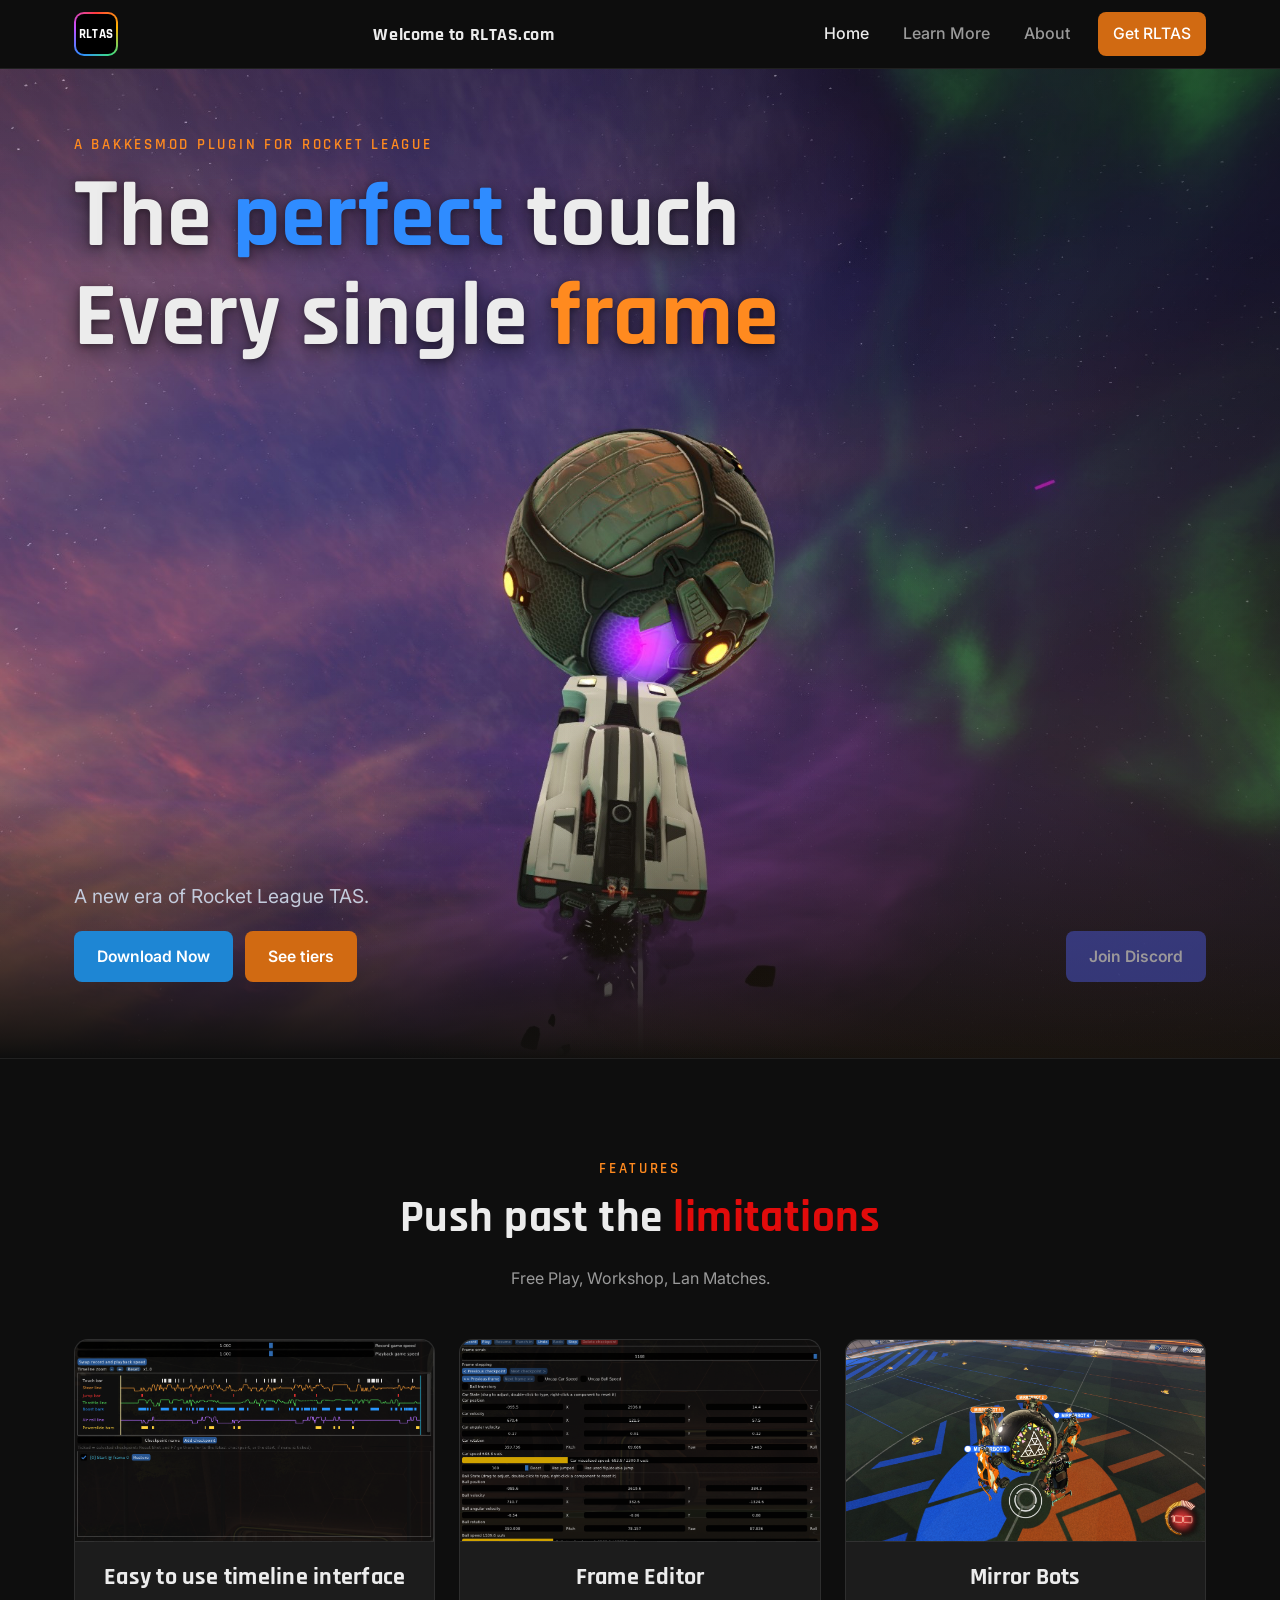
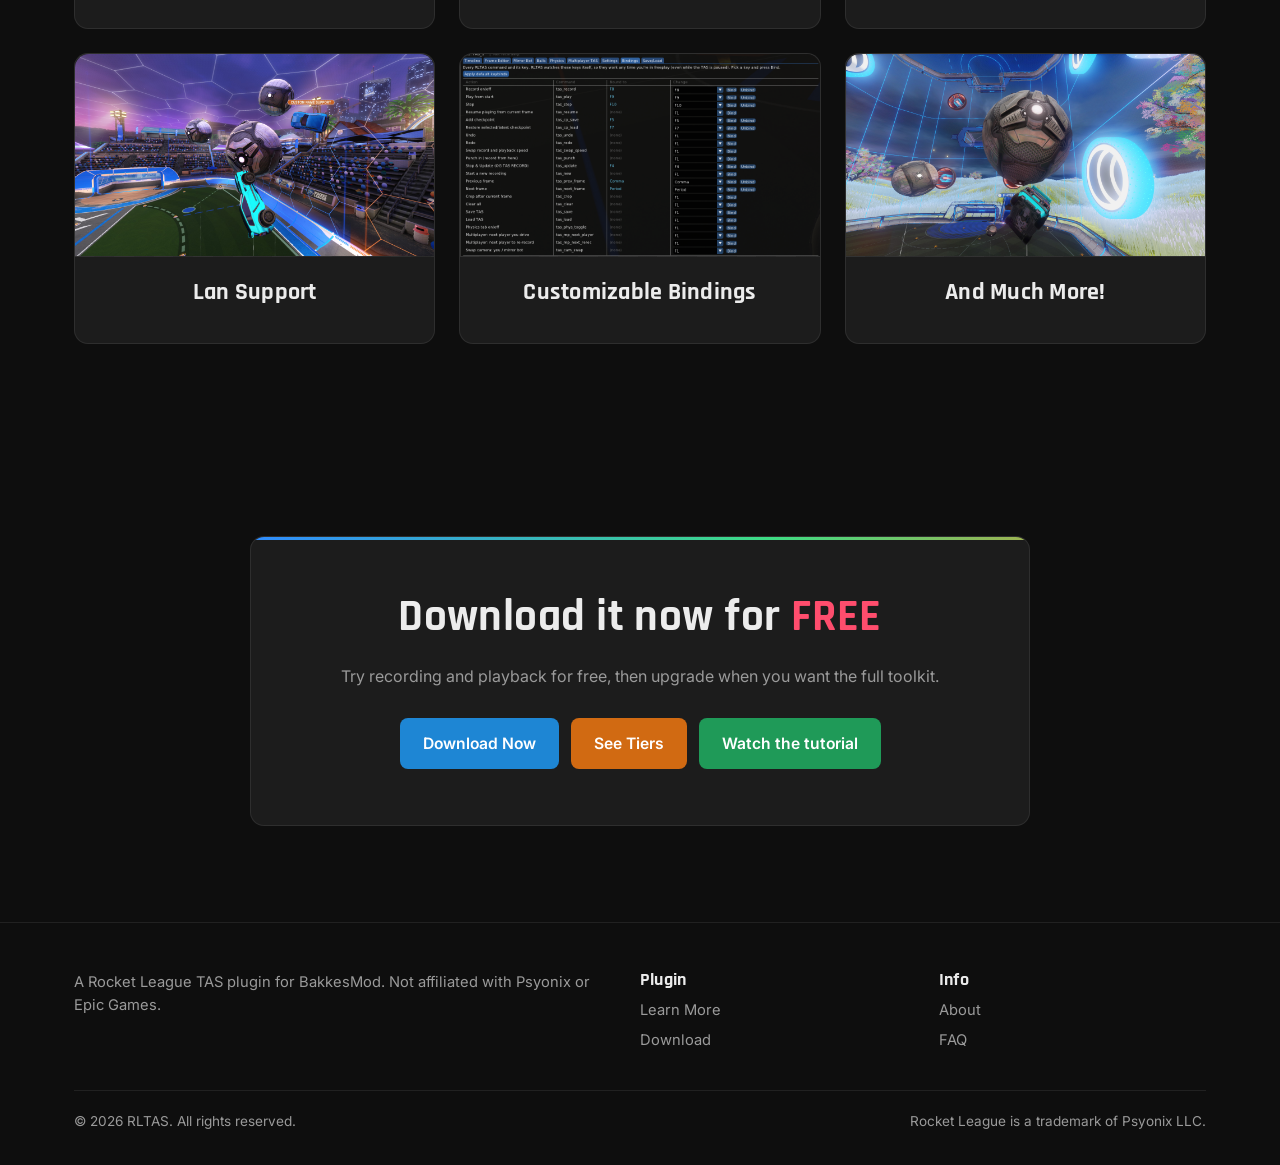
==== index.html @ 00b8a8dc "1.0.8 Favicon updated" ====
<!DOCTYPE html>
<html lang="en">
    <head>
        <meta charset="UTF-8"/>
        <meta name="viewport" content="width=device-width, initial-scale=1.0"/>
        <title>RLTAS | Rocket League TAS Plugin for BakkesMod</title>
        <meta name="description" content="Frame-exact input recording, checkpoints, a mirror bot and multi-ball for Rocket League freeplay and custom training."/>
        <link rel="icon" href="/favicon.ico" sizes="48x48"/>
        <link rel="icon" href="/favicon.png" type="image/png" sizes="512x512"/>
        <link rel="apple-touch-icon" href="/apple-touch-icon.png"/>
        <link rel="preconnect" href="https://fonts.googleapis.com"/>
        <link rel="preconnect" href="https://fonts.gstatic.com" crossorigin/>
        <link href="https://fonts.googleapis.com/css2?family=Inter:wght@400;500;600;700&family=Rajdhani:wght@600;700&display=swap" rel="stylesheet"/>
        <link rel="stylesheet" href="css/style.css?v=news26"/>
    </head>
    <body>
        <header class="site-header">
            <div class="container">
                <a class="brand" href="./" aria-label="RLTAS"><span class="brand-mark"><span class="brand-mark-fill">RLTAS</span></span></a>
                <div class="news-bar" aria-live="polite">
                    <div class="news-bar-track">
                        <p class="news-bar-item">Welcome to RLTAS.com</p>
                        <p class="news-bar-item">The beta version is out now!</p>
                        <p class="news-bar-item">Check the discord for updates and bug fixes!</p>
                        <p class="news-bar-item">Welcome to RLTAS.com</p>
                    </div>
                </div>
                <button class="nav-toggle" aria-label="Open menu" aria-expanded="false">☰</button>
                <nav class="nav">
                    <a href="./" aria-current="page">Home</a>
                    <a href="how-to-use/">Learn More</a>
                    <a href="about/">About</a>
                    <a class="btn btn--orange" href="download/">Get RLTAS</a>
                </nav>
            </div>
        </header>
        <main>
            <section class="hero">
                <div class="hero-bg" aria-hidden="true">
                    <div class="hero-slides" data-hero-layer="back">
                        <div class="hero-slide is-active" style="background-image: url('assets/images/MainPageHero.jpg')"></div>
                        <div class="hero-slide" style="background-image: url('assets/images/MainPageHero2.jpg')"></div>
                        <div class="hero-slide" style="background-image: url('assets/images/MainPageHero3.jpg')"></div>
                    </div>
                    <div class="hero-vignette"></div>
                </div>
                <div class="container" style="height: 989px; top: -18px;">
                    <span class="eyebrow">A BakkesMod plugin for Rocket League</span>
                    <h1><span class="hero-initial">T</span>he <span class="accent-blue">perfect</span> touch<br>Every single <span class="accent-orange">frame</span></h1>
                    <p class="lead" style="padding-top: 0px; margin-top: 514px;">
          A new era of Rocket League TAS. </p>
                    <div class="hero-actions" style="top: 90px; margin-top: 11px;">
                        <div class="hero-actions-main">
                            <a class="btn btn--light-blue" href="download/">Download Now</a>
                            <a class="btn btn--orange" href="how-to-use/#tiers">See tiers</a>
                        </div>
                        <span class="btn btn--discord is-disabled" aria-disabled="true">Join Discord</span>
                    </div>
                </div>
                <div class="hero-fg" aria-hidden="true">
                    <div class="hero-slides" data-hero-layer="front">
                        <div class="hero-slide is-active" style="background-image: url('assets/images/MainPageHero_TheBall.png')"></div>
                        <div class="hero-slide" style="background-image: url('assets/images/MainPageHero2_TheBall.png')"></div>
                        <div class="hero-slide" style="background-image: url('assets/images/MainPageHero3_TheBall.png')"></div>
                    </div>
                </div>
            </section>
            <section class="section">
                <div class="container">
                    <div class="section-head center reveal">
                        <span class="eyebrow">Features</span>
                        <h2>Push past the <span style="color: #e10b0b;">limitations</span></h2>
                        <p class="muted">Free Play, Workshop, Lan Matches.</p>
                    </div>
                    <div class="grid grid-3">
                        <article class="card feature-card reveal">
                            <div class="media">
                                <img src="assets/images/time_line.png" alt="Easy to use timeline interface" loading="lazy"/>
                            </div>
                            <h3 style="text-align: center;">Easy to use timeline interface</h3>
                        </article>
                        <article class="card feature-card reveal">
                            <div class="media">
                                <img src="assets/images/frame_editor.png" alt="Frame editor" loading="lazy"/>
                            </div>
                            <h3 style="text-align: center;">Frame Editor</h3>
                        </article>
                        <article class="card feature-card reveal">
                            <div class="media">
                                <img src="assets/images/Mirror_bot.jpg" alt="Mirror bots" loading="lazy"/>
                            </div>
                            <h3 style="text-align: center;">Mirror Bots</h3>
                        </article>
                        <article class="card feature-card reveal">
                            <div class="media">
                                <img src="assets/images/lan_support.jpg" alt="LAN support" loading="lazy"/>
                            </div>
                            <h3 style="text-align: center;">Lan Support</h3>
                        </article>
                        <article class="card feature-card reveal">
                            <div class="media">
                                <img src="assets/images/Bindings.png" alt="Customizable bindings" loading="lazy"/>
                            </div>
                            <h3 style="text-align: center;">Customizable Bindings</h3>
                        </article>
                        <article class="card feature-card reveal">
                            <div class="media">
                                <img src="assets/images/feature_more.jpg" alt="And much more" loading="lazy"/>
                            </div>
                            <h3 style="text-align: center;">And Much More!</h3>
                        </article>
                    </div>
                </div>
            </section>
            <section class="section">
                <div class="container">
                    <div class="cta-band reveal">
                        <h2>Download it now for <span class="rainbow-hue">FREE</span></h2>
                        <p class="muted">Try recording and playback for free, then upgrade when you want the full toolkit.</p>
                        <div class="hero-actions">
                            <a class="btn btn--light-blue" href="download/">Download Now</a>
                            <a class="btn btn--orange" href="how-to-use/#tiers">See Tiers</a>
                            <a class="btn btn--green" href="how-to-use/">Watch the tutorial</a>
                        </div>
                    </div>
                </div>
            </section>
        </main>
        <footer class="site-footer">
            <div class="container">
                <div class="footer-grid">
                    <div>
                        <p>A Rocket League TAS plugin for BakkesMod. Not affiliated with Psyonix or Epic Games.</p>
                    </div>
                    <div>
                        <h4>Plugin</h4>
                        <ul>
                            <li>
                                <a href="how-to-use/">Learn More</a>
                            </li>
                            <li>
                                <a href="download/">Download</a>
                            </li>
                        </ul>
                    </div>
                    <div>
                        <h4>Info</h4>
                        <ul>
                            <li>
                                <a href="about/">About</a>
                            </li>
                            <li>
                                <a href="how-to-use/#faq">FAQ</a>
                            </li>
                        </ul>
                    </div>
                </div>
                <div class="footer-bottom">
                    <span>© <span data-year></span> RLTAS. All rights reserved.</span>
                    <span>Rocket League is a trademark of Psyonix LLC.</span>
                </div>
            </div>
        </footer>
        <script src="js/main.js?v=news25"></script>
    </body>
</html>
---- css/style.css ----
:root {
    --bg: #0e0e0e;
    --bg-2: #151515;
    --surface: #1c1c1c;
    --surface-2: #242424;
    --border: rgba(255, 255, 255, 0.08);
    --text: #ececec;
    --muted: #9a9a9a;
    --blue: #2f8cff;
    --blue-soft: rgba(47, 140, 255, 0.15);
    --orange: #ff8a1f;
    --orange-soft: rgba(255, 138, 31, 0.15);
    --green: #3ddc84;
    --radius: 14px;
    --radius-sm: 8px;
    --max: 1180px;
    --font-body: "Inter", system-ui, -apple-system, "Segoe UI", Roboto, sans-serif;
    --font-head: "Rajdhani", "Inter", system-ui, sans-serif;
}

*,
*::before,
*::after {
    box-sizing: border-box;
}

html {
    scroll-behavior: smooth;
}

body {
    margin: 0;
    background: var(--bg);
    color: var(--text);
    font-family: var(--font-body);
    font-size: 16px;
    line-height: 1.6;
    -webkit-font-smoothing: antialiased;
}

img,
video {
    max-width: 100%;
    display: block;
}

a {
    color: var(--blue);
    text-decoration: none;
}

a:hover {
    text-decoration: underline;
}

h1,
h2,
h3,
h4 {
    font-family: var(--font-head);
    font-weight: 700;
    line-height: 1.1;
    margin: 0 0 0.5em;
    letter-spacing: 0.01em;
}

h1 {
    font-size: clamp(2.6rem, 6vw, 4.6rem);
}

.hero h1 {
    font-size: clamp(2.6rem, 7vw, 5.85rem);
    text-shadow: 0 6px 22px rgba(0, 0, 0, 0.55), 0 2px 6px rgba(0, 0, 0, 0.35);
}

.hero-initial {
    font-size: 1.10em;
    line-height: 0.85;
}

h2 {
    font-size: clamp(2rem, 4vw, 2.8rem);
}

h3 {
    font-size: 1.5rem;
}

p {
    margin: 0 0 1em;
}

code,
kbd {
    font-family: Consolas, "Cascadia Mono", monospace;
    font-size: 0.9em;
    background: var(--surface-2);
    border: 1px solid var(--border);
    border-radius: 5px;
    padding: 0.1em 0.4em;
}

.container {
    width: 100%;
    max-width: var(--max);
    margin: 0 auto;
    padding: 0 24px;
}

.accent-blue {
    color: var(--blue);
}

.accent-orange {
    color: var(--orange);
}

.muted {
    color: var(--muted);
}

.eyebrow {
    display: inline-block;
    font-family: var(--font-head);
    font-weight: 600;
    font-size: 0.95rem;
    letter-spacing: 0.18em;
    text-transform: uppercase;
    color: var(--orange);
    margin-bottom: 0.8rem;
}

h2.eyebrow {
    font-size: 0.95rem;
    font-weight: 600;
    line-height: 1.2;
    margin: 0 0 0.8rem;
}

/* ---------- Header ---------- */
.site-header {
    position: sticky;
    top: 0;
    z-index: 50;
    background: rgba(14, 14, 14, 0.8);
    backdrop-filter: blur(12px);
    border-bottom: 1px solid var(--border);
}

.site-header .container {
    position: relative;
    display: grid;
    grid-template-columns: auto minmax(0, 1fr) auto;
    align-items: center;
    column-gap: 16px;
    height: 68px;
}

.news-bar {
    --news-slot: 3rem;
    min-width: 0;
    height: var(--news-slot);
    overflow: hidden;
    text-align: center;
}

.news-bar-track {
    display: flex;
    flex-direction: column;
    animation: news-up 25s ease-in-out infinite;
}

@keyframes news-up {
    0%,
    20% {
        transform: translateY(0);
    }

    26%,
    46% {
        transform: translateY(calc(var(--news-slot) * -1));
    }

    52%,
    72% {
        transform: translateY(calc(var(--news-slot) * -2));
    }

    78%,
    98% {
        transform: translateY(calc(var(--news-slot) * -3));
    }

    100% {
        transform: translateY(calc(var(--news-slot) * -3));
    }
}

@media (prefers-reduced-motion: reduce) {
    .news-bar-track {
        animation: none;
    }
}

.news-bar-item {
    display: flex;
    align-items: center;
    justify-content: center;
    flex: 0 0 var(--news-slot);
    height: var(--news-slot);
    margin: 0;
    padding: 0 6px;
    font-family: var(--font-head);
    font-weight: 700;
    font-size: 1.15rem;
    line-height: 1.25;
    letter-spacing: 0.03em;
    color: var(--text);
    white-space: normal;
    overflow: hidden;
    text-wrap: balance;
}

.brand {
    display: flex;
    align-items: center;
    gap: 8px;
    font-family: var(--font-head);
    font-weight: 700;
    font-size: 1.6rem;
    color: var(--text);
    letter-spacing: 0.04em;
}

.brand:hover {
    text-decoration: none;
}

.brand-mark {
    display: grid;
    place-items: center;
    width: 44px;
    height: 44px;
    padding: 2px;
    border-radius: 10px;
    background: conic-gradient(
        #ff3b3b,
        #ffb300,
        #3ddc84,
        #2f8cff,
        #c44dff,
        #ff3b3b
    );
    flex-shrink: 0;
}

.brand-mark-fill {
    display: flex;
    align-items: center;
    justify-content: center;
    width: 100%;
    height: 100%;
    border-radius: 8px;
    background: #000;
    color: #fff;
    font-family: var(--font-head);
    font-weight: 900;
    font-size: 0.8rem;
    line-height: 1;
    letter-spacing: 0.01em;
}

.nav {
    display: flex;
    align-items: center;
    gap: 6px;
}

.nav a {
    color: var(--muted);
    font-weight: 500;
    padding: 8px 14px;
    border-radius: var(--radius-sm);
    transition: color 0.15s, background 0.15s;
}

.nav a:hover {
    color: var(--text);
    background: var(--surface);
    text-decoration: none;
}

.nav a.btn:hover {
    background: inherit;
}

.nav a.btn.btn--orange:hover {
    background: #d16a12;
    color: #fff;
    box-shadow: 0 8px 24px rgba(209, 106, 18, 0.35);
}

.nav a[aria-current="page"] {
    color: var(--text);
}

.nav .btn {
    margin-left: 8px;
}

.nav .btn.btn--orange {
    color: #fff;
}

.nav .btn.btn--orange:hover {
    color: #fff;
}

.nav-toggle {
    display: none;
    background: none;
    border: 1px solid var(--border);
    color: var(--text);
    border-radius: var(--radius-sm);
    padding: 8px 10px;
    cursor: pointer;
}

@media (max-width: 820px) {
    .news-bar-item {
        font-size: 0.78rem;
    }

    .nav-toggle {
        display: block;
    }

    .nav {
        position: absolute;
        top: 68px;
        left: 0;
        right: 0;
        flex-direction: column;
        align-items: stretch;
        background: var(--bg-2);
        border-bottom: 1px solid var(--border);
        padding: 12px 24px 20px;
        display: none;
    }

    .nav.is-open {
        display: flex;
    }

    .nav .btn {
        margin: 8px 0 0;
        text-align: center;
    }
}

/* ---------- Buttons ---------- */
.btn {
    display: inline-flex;
    align-items: center;
    justify-content: center;
    gap: 8px;
    font-family: var(--font-body);
    font-weight: 600;
    font-size: 0.98rem;
    padding: 12px 22px;
    border-radius: var(--radius-sm);
    border: 1px solid transparent;
    background: #1f6fd1;
    color: #fff;
    cursor: pointer;
    transition: transform 0.15s, box-shadow 0.15s, background 0.15s;
}

.btn:hover {
    text-decoration: none;
    transform: translateY(-1px);
    box-shadow: 0 8px 24px rgba(31, 111, 209, 0.35);
}

.btn--orange {
    background: #d16a12;
    color: #fff;
}

.btn--orange:hover {
    color: #fff;
    box-shadow: 0 8px 24px rgba(209, 106, 18, 0.35);
}

.btn--light-blue {
    background: #1e86d4;
    color: #fff;
}

.btn--light-blue:hover {
    box-shadow: 0 8px 24px rgba(30, 134, 212, 0.4);
}

.btn--discord {
    background: #4752c4;
    color: #fff;
}

.btn--discord:hover {
    box-shadow: 0 8px 24px rgba(71, 82, 196, 0.4);
}

.btn--green {
    background: #1f9a58;
    color: #fff;
}

.btn--green:hover {
    box-shadow: 0 8px 24px rgba(31, 154, 88, 0.35);
}

.btn--ghost {
    background: transparent;
    border-color: var(--border);
    color: var(--text);
}

.btn--ghost:hover {
    background: var(--surface);
    box-shadow: none;
}

.btn--block {
    width: 100%;
}

/* ---------- Media placeholders ----------
   Any .media element shows a labelled placeholder until its <img>/<video> loads.
   Drop the real file at the path shown on the placeholder and it appears automatically. */
.media {
    position: relative;
    overflow: hidden;
    border-radius: var(--radius);
    background: repeating-linear-gradient(135deg, rgba(255, 255, 255, 0.025) 0 14px, transparent 14px 28px),
    linear-gradient(135deg, var(--surface), var(--bg-2));
    border: 1px dashed rgba(255, 255, 255, 0.14);
    aspect-ratio: 16 / 9;
}

.media > img,
.media > video {
    position: absolute;
    inset: 0;
    width: 100%;
    height: 100%;
    object-fit: cover;
    opacity: 0;
    transition: opacity 0.4s;
}

.media.is-loaded {
    border-style: solid;
    border-color: var(--border);
}

.media.is-loaded > img,
.media.is-loaded > video {
    opacity: 1;
}

.media-label {
    position: absolute;
    inset: 0;
    display: flex;
    flex-direction: column;
    align-items: center;
    justify-content: center;
    gap: 6px;
    text-align: center;
    padding: 16px;
    color: var(--muted);
    font-size: 0.85rem;
    pointer-events: none;
}

.media-label strong {
    color: var(--text);
    font-weight: 600;
    font-size: 0.95rem;
}

.media-label code {
    font-size: 0.78rem;
}

.media-label .media-icon {
    font-size: 1.6rem;
    opacity: 0.6;
}

.media.is-loaded .media-label {
    display: none;
}

.media--square {
    aspect-ratio: 1 / 1;
}

.media--portrait {
    aspect-ratio: 3 / 4;
}

.media--round {
    border-radius: 50%;
}

/* Full-bleed background video behind a section */
.media--bg {
    position: absolute;
    inset: 0;
    aspect-ratio: auto;
    border: none;
    border-radius: 0;
    z-index: 0;
}

.media--bg .media-label {
    justify-content: flex-end;
    padding-bottom: 28px;
    opacity: 0.7;
}

/* ---------- Hero ---------- */
.hero {
    position: relative;
    isolation: isolate;
    min-height: 82vh;
    display: flex;
    align-items: center;
    overflow: hidden;
    border-bottom: 1px solid var(--border);
}

.hero--short {
    min-height: 46vh;
}

.hero-bg {
    position: absolute;
    inset: 0;
    width: 100%;
    height: 100%;
    z-index: 0;
    overflow: hidden;
    pointer-events: none;
}

.hero-slides {
    position: absolute;
    inset: 0;
}

.hero-slide {
    position: absolute;
    inset: 0;
    background-size: cover;
    background-position: center;
    background-repeat: no-repeat;
    opacity: 0;
    transform: scale(1);
    transition: opacity 2.2s ease-in-out, transform 8s ease-out;
}

.hero-slide.is-active {
    opacity: 1;
}

.hero-fg {
    position: absolute;
    inset: 0;
    z-index: 3;
    overflow: hidden;
    pointer-events: none;
}

.hero .hero-actions {
    width: 100%;
    justify-content: space-between;
    align-items: center;
}

.hero-actions-main {
    display: flex;
    flex-wrap: wrap;
    gap: 12px;
}

.hero-vignette {
    position: absolute;
    inset: 0;
    pointer-events: none;
    background: linear-gradient(90deg, transparent 0%, transparent 42%, rgba(14, 14, 14, 0.28) 70%, rgba(14, 14, 14, 0.5) 100%),
    linear-gradient(180deg, rgba(14, 14, 14, 0.25) 0%, transparent 22%, transparent 72%, var(--bg) 100%);
}

.hero::after {
    content: "";
    position: absolute;
    inset: 0;
    z-index: 1;
    background: radial-gradient(ellipse at 20% 40%, rgba(47, 140, 255, 0.12), transparent 60%),
    radial-gradient(ellipse at 85% 70%, rgba(255, 138, 31, 0.1), transparent 55%);
    pointer-events: none;
}

.hero .container {
    position: relative;
    z-index: 2;
    width: 100%;
    padding-top: 80px;
    padding-bottom: 80px;
    top: -183px;
}

.hero p.lead {
    font-size: 1.2rem;
    color: #c3cbdc;
    max-width: 620px;
}

.hero-actions {
    display: flex;
    flex-wrap: wrap;
    gap: 12px;
    margin-top: 28px;
}

/* ---------- Sections ---------- */
.section {
    padding: 96px 0;
}

.section--alt {
    background: var(--bg-2);
    border-top: 1px solid var(--border);
    border-bottom: 1px solid var(--border);
}

.section-head {
    max-width: 680px;
    margin-bottom: 48px;
}

.section-head.center {
    margin-left: auto;
    margin-right: auto;
    text-align: center;
}

.grid {
    display: grid;
    gap: 24px;
}

.grid-2 {
    grid-template-columns: repeat(2, 1fr);
}

.grid-3 {
    grid-template-columns: repeat(3, 1fr);
}

.grid-4 {
    grid-template-columns: repeat(4, 1fr);
}

@media (max-width: 960px) {
    .grid-3,
    .grid-4 {
        grid-template-columns: repeat(2, 1fr);
    }
}

@media (max-width: 640px) {
    .grid-2,
    .grid-3,
    .grid-4 {
        grid-template-columns: 1fr;
    }
}

.split {
    display: grid;
    grid-template-columns: 1fr 1fr;
    gap: 56px;
    align-items: center;
}

.split--reverse > :first-child {
    order: 2;
}

@media (max-width: 860px) {
    .split {
        grid-template-columns: 1fr;
        gap: 32px;
    }

    .split--reverse > :first-child {
        order: 0;
    }
}

.card {
    background: var(--surface);
    border: 1px solid var(--border);
    border-radius: var(--radius);
    padding: 28px;
}

.card h3 {
    margin-bottom: 0.4em;
}

.card p:last-child {
    margin-bottom: 0;
}

.feature-icon {
    width: 46px;
    height: 46px;
    border-radius: 12px;
    display: grid;
    place-items: center;
    font-size: 1.3rem;
    margin-bottom: 18px;
    background: var(--blue-soft);
    color: var(--blue);
}

.feature-icon.orange {
    background: var(--orange-soft);
    color: var(--orange);
}

.feature-card .media {
    margin: -28px -28px 22px;
    border-radius: var(--radius) var(--radius) 0 0;
    border-left: none;
    border-right: none;
    border-top: none;
    cursor: zoom-in;
}

.feature-card .media.is-zoomed > img {
    visibility: hidden;
}

.lightbox {
    position: fixed;
    inset: 0;
    z-index: 200;
}

.lightbox-backdrop {
    position: absolute;
    inset: 0;
    background: rgba(0, 0, 0, 0);
    transition: background 0.35s ease;
}

.lightbox.is-open .lightbox-backdrop {
    background: rgba(0, 0, 0, 0.72);
}

.lightbox-img {
    position: fixed;
    margin: 0;
    max-width: none;
    object-fit: contain;
    border-radius: var(--radius);
    box-shadow: 0 28px 90px rgba(0, 0, 0, 0.55);
    cursor: zoom-out;
    z-index: 1;
    transform-origin: center center;
    will-change: transform;
}

.lightbox-backdrop {
    transition: background 0.45s ease;
}

@media (prefers-reduced-motion: reduce) {
    .lightbox-backdrop {
        transition: none;
    }
}

.checklist {
    list-style: none;
    padding: 0;
    margin: 0;
}

.checklist li {
    position: relative;
    padding-left: 28px;
    margin-bottom: 10px;
}

.checklist li::before {
    content: "✓";
    position: absolute;
    left: 0;
    color: var(--green);
    font-weight: 700;
}

.checklist li.no {
    color: var(--muted);
}

.checklist li.no::before {
    content: "–";
    color: var(--muted);
}

.video-embed {
    position: relative;
    aspect-ratio: 16 / 9;
    border-radius: var(--radius);
    overflow: hidden;
    background: var(--surface);
    border: 1px solid var(--border);
}

.video-embed iframe {
    position: absolute;
    inset: 0;
    width: 100%;
    height: 100%;
    border: 0;
}

/* ---------- Steps ---------- */
.steps {
    counter-reset: step;
    list-style: none;
    padding: 0;
    margin: 0;
    display: grid;
    gap: 16px;
}

.steps li {
    counter-increment: step;
    position: relative;
    padding: 20px 20px 20px 72px;
    background: var(--surface);
    border: 1px solid var(--border);
    border-radius: var(--radius);
}

.steps li strong {
    display: block;
    margin-bottom: 0.35em;
}

.steps li p:last-child {
    margin-bottom: 0;
}

.steps li::before {
    content: counter(step);
    position: absolute;
    left: 20px;
    top: 18px;
    width: 36px;
    height: 36px;
    border-radius: 50%;
    display: grid;
    place-items: center;
    font-family: var(--font-head);
    font-weight: 700;
    background: var(--blue-soft);
    color: var(--blue);
}

.steps--3 {
    grid-template-columns: repeat(3, 1fr);
}

@media (max-width: 800px) {
    .steps--3 {
        grid-template-columns: 1fr;
    }
}

/* ---------- Pricing ---------- */
.page-head {
    padding: 48px 0 28px;
}

.page-head h1 {
    margin-bottom: 0.35em;
}

.page-head.center {
    text-align: center;
    margin-left: auto;
    margin-right: auto;
    max-width: 680px;
}

.pricing {
    display: grid;
    grid-template-columns: repeat(4, 1fr);
    gap: 20px;
    align-items: stretch;
}

@media (max-width: 1080px) {
    .pricing {
        grid-template-columns: repeat(2, 1fr);
    }
}

@media (max-width: 600px) {
    .pricing {
        grid-template-columns: 1fr;
    }
}

.tier {
    position: relative;
    display: flex;
    flex-direction: column;
    background: var(--surface);
    border: 1px solid var(--border);
    border-radius: var(--radius);
    padding: 30px 26px;
}

.tier--featured {
    border-color: var(--orange);
    box-shadow: 0 0 0 1px var(--orange), 0 20px 60px rgba(255, 138, 31, 0.15);
}

.tier--free {
    border-color: var(--green);
    box-shadow: 0 0 0 1px var(--green), 0 20px 60px rgba(61, 220, 132, 0.15);
}

.tier-badge {
    position: absolute;
    top: -12px;
    left: 50%;
    transform: translateX(-50%);
    background: var(--orange);
    color: #111;
    font-size: 0.75rem;
    font-weight: 700;
    letter-spacing: 0.08em;
    text-transform: uppercase;
    padding: 4px 12px;
    border-radius: 99px;
    white-space: nowrap;
}

.tier-badge--free {
    background: var(--green);
}

.tier h3 {
    font-size: 1.7rem;
    margin-bottom: 0.2em;
}

.tier-desc {
    color: var(--muted);
    font-size: 0.93rem;
    min-height: 3em;
}

.tier-price {
    font-family: var(--font-head);
    font-size: 2.25rem;
    font-weight: 700;
    line-height: 1;
    margin: 12px 0 4px;
    text-align: center;
}

.tier-price small {
    font-size: 1rem;
    font-weight: 500;
    color: var(--muted);
}

.tier-note {
    color: var(--muted);
    font-size: 0.85rem;
    margin-bottom: 22px;
}

.tier-unlock {
    margin-top: auto;
    color: var(--muted);
    font-size: 0.9rem;
    text-align: center;
    line-height: 1.4;
}

.tier .checklist {
    flex: 1;
    margin-bottom: 26px;
    font-size: 0.95rem;
}

.compare {
    width: 100%;
    border-collapse: collapse;
    background: var(--surface);
    border: 1px solid var(--border);
    border-radius: var(--radius);
    overflow: hidden;
    font-size: 0.95rem;
}

.compare th,
.compare td {
    padding: 14px 18px;
    border-bottom: 1px solid var(--border);
    text-align: center;
}

.compare th:first-child,
.compare td:first-child {
    text-align: left;
}

.compare thead th {
    font-family: var(--font-head);
    font-size: 1.15rem;
    background: var(--surface-2);
}

.compare tbody tr:last-child td {
    border-bottom: none;
}

.compare .yes {
    color: var(--green);
    font-weight: 700;
}

.compare .no {
    color: var(--muted);
}

.table-wrap {
    overflow-x: auto;
}

/* ---------- FAQ ---------- */
.faq details {
    background: var(--surface);
    border: 1px solid var(--border);
    border-radius: var(--radius-sm);
    padding: 18px 22px;
    margin-bottom: 12px;
}

.faq summary {
    cursor: pointer;
    font-family: var(--font-body);
    font-weight: 600;
    letter-spacing: 0;
    line-height: 1.4;
    list-style: none;
    display: flex;
    justify-content: space-between;
    align-items: center;
    gap: 16px;
}

.faq summary::-webkit-details-marker {
    display: none;
}

.faq summary::after {
    content: "+";
    color: var(--muted);
    font-size: 1.3rem;
    line-height: 1;
    flex-shrink: 0;
}

.faq details[open] summary::after {
    content: "–";
}

.faq details p {
    margin: 12px 0 0;
    color: var(--muted);
}

/* ---------- About ---------- */
.team-pills {
    display: flex;
    flex-wrap: wrap;
    justify-content: center;
    gap: 16px;
}

.team-pill {
    display: inline-flex;
    align-items: center;
    gap: 14px;
    padding: 10px 28px 10px 10px;
    border: 1px solid var(--border);
    border-radius: 999px;
    background: var(--surface);
    color: var(--text);
    font: inherit;
    font-size: 1.25rem;
    font-weight: 600;
    cursor: pointer;
    transition: transform 0.15s, border-color 0.15s, background 0.15s;
}

.team-pill:hover,
.team-pill.is-open {
    border-color: rgba(47, 140, 255, 0.4);
    background: var(--surface-2);
    transform: translateY(-1px);
}

.team-pill img,
.team-pill-fallback {
    width: 72px;
    height: 72px;
    border-radius: 50%;
    object-fit: cover;
    flex-shrink: 0;
}

.team-pill-fallback {
    display: grid;
    place-items: center;
    background: var(--blue-soft);
    color: var(--blue);
    font-weight: 700;
    font-size: 1.4rem;
}

.team-pop {
    position: fixed;
    inset: 0;
    z-index: 180;
    display: grid;
    place-items: center;
    padding: 24px;
    opacity: 0;
    pointer-events: none;
    transition: opacity 0.2s ease;
}

.team-pop.is-open {
    opacity: 1;
    pointer-events: auto;
}

.team-pop-backdrop {
    position: absolute;
    inset: 0;
    background: rgba(0, 0, 0, 0.65);
}

.team-pop-card {
    position: relative;
    z-index: 1;
    width: min(380px, 100%);
    background: var(--surface);
    border: 1px solid var(--border);
    border-radius: 20px;
    padding: 28px 22px 22px;
    text-align: center;
    transform: translateY(12px) scale(0.96);
    transition: transform 0.22s ease;
}

.team-pop.is-open .team-pop-card {
    transform: none;
}

.team-pop-card img,
.team-pop-fallback {
    width: 84px;
    height: 84px;
    border-radius: 50%;
    object-fit: cover;
    margin: 0 auto 12px;
}

.team-pop-fallback {
    display: grid;
    place-items: center;
    background: var(--blue-soft);
    color: var(--blue);
    font-weight: 700;
    font-size: 1.4rem;
}

.team-pop-card h3 {
    margin-bottom: 0.15em;
}

.team-pop-card .muted {
    margin-bottom: 18px;
}

.team-pop-links {
    display: grid;
    gap: 8px;
}

.team-pop-links a {
    display: flex;
    align-items: center;
    justify-content: center;
    gap: 10px;
    padding: 11px 14px;
    border-radius: 999px;
    border: 1px solid var(--border);
    background: var(--surface-2);
    color: var(--text);
    font-weight: 600;
}

.team-pop-links a:hover {
    background: var(--blue-soft);
    border-color: rgba(47, 140, 255, 0.35);
    text-decoration: none;
}

.team-pop-links img {
    width: 20px;
    height: 20px;
    margin: 0;
    border-radius: 0;
    object-fit: contain;
}

.team-pop-x {
    width: 18px;
    height: 18px;
    display: grid;
    place-items: center;
    font-weight: 800;
    font-size: 0.85rem;
    letter-spacing: -0.04em;
}

.stat {
    text-align: center;
}

.stat strong {
    display: block;
    font-family: var(--font-head);
    font-size: 2.6rem;
    line-height: 1;
    color: var(--text);
}

.stat span {
    color: var(--muted);
    font-size: 0.9rem;
}

.timeline {
    list-style: none;
    padding: 0;
    margin: 0;
    border-left: 2px solid var(--border);
}

.timeline li {
    position: relative;
    padding: 0 0 28px 28px;
}

.timeline li::before {
    content: "";
    position: absolute;
    left: -7px;
    top: 6px;
    width: 12px;
    height: 12px;
    border-radius: 50%;
    background: var(--blue);
    box-shadow: 0 0 0 4px var(--bg);
}

.timeline time {
    display: block;
    font-size: 0.85rem;
    color: var(--orange);
    font-weight: 600;
    margin-bottom: 2px;
}

/* ---------- CTA band ---------- */
.cta-band {
    position: relative;
    overflow: hidden;
    max-width: 780px;
    margin: 0 auto;
    border-radius: var(--radius);
    padding: 56px 40px;
    text-align: center;
    background: var(--surface);
    border: 1px solid var(--border);
}

.cta-band > * {
    position: relative;
    z-index: 1;
}

.cta-band::before {
    content: "";
    position: absolute;
    top: 0;
    left: 0;
    right: 0;
    height: 3px;
    background: linear-gradient(90deg, var(--blue), var(--green), var(--orange), var(--blue));
    background-size: 200% 100%;
    animation: cta-bar 8s linear infinite;
}

.cta-band::after {
    content: "";
    position: absolute;
    inset: 0;
    pointer-events: none;
    background: linear-gradient(115deg, transparent 35%, rgba(255, 255, 255, 0.07) 50%, transparent 65%);
    transform: translateX(-120%);
    animation: cta-shine 7s ease-in-out infinite;
}

@keyframes cta-bar {
    to {
        background-position: 200% 0;
    }
}

@keyframes cta-shine {
    0%,
    15% {
        transform: translateX(-120%);
    }

    45%,
    100% {
        transform: translateX(120%);
    }
}

@media (prefers-reduced-motion: reduce) {
    .cta-band::before,
    .cta-band::after,
    .cta-band--download::before,
    .rainbow-hue {
        animation: none;
    }
}

.cta-band .hero-actions {
    justify-content: center;
}

.cta-band--download {
    max-width: 1040px;
    padding: 88px 72px 80px;
}

.cta-band--download h2 {
    font-size: clamp(2.6rem, 5vw, 4rem);
    margin-bottom: 0.35em;
}

@property --download-ring {
    syntax: "<angle>";
    inherits: false;
    initial-value: 0deg;
}

.cta-band--download::before {
    inset: 0;
    height: auto;
    border-radius: inherit;
    padding: 3px;
    background: conic-gradient(
        from var(--download-ring),
        #ff3b3b,
        #ffb300,
        #3ddc84,
        #2f8cff,
        #c44dff,
        #ff3b3b
    );
    -webkit-mask: linear-gradient(#fff 0 0) content-box, linear-gradient(#fff 0 0);
    -webkit-mask-composite: xor;
    mask-composite: exclude;
    animation: download-ring 6s linear infinite;
}

@keyframes download-ring {
    to {
        --download-ring: 360deg;
    }
}

.cta-band--download::after {
    content: none;
    animation: none;
}

@media (max-width: 700px) {
    .cta-band--download {
        padding: 56px 24px 48px;
    }
}

.download-note {
    margin: 16px auto 0;
    max-width: 520px;
    color: var(--muted);
    font-size: 0.9rem;
}

.rainbow-hue {
    display: inline-block;
    color: #ff4d6d;
    animation: rainbow-hue 3s linear infinite;
}

@keyframes rainbow-hue {
    to {
        filter: hue-rotate(360deg);
    }
}

/* ---------- Notice / toast ---------- */
.notice {
    background: var(--orange-soft);
    border: 1px solid rgba(255, 138, 31, 0.4);
    color: #ffd3a8;
    border-radius: var(--radius-sm);
    padding: 12px 16px;
    font-size: 0.92rem;
}

.toast {
    position: fixed;
    left: 50%;
    bottom: 28px;
    transform: translate(-50%, 20px);
    background: var(--surface-2);
    border: 1px solid var(--border);
    color: var(--text);
    padding: 14px 20px;
    border-radius: var(--radius-sm);
    box-shadow: 0 16px 40px rgba(0, 0, 0, 0.5);
    opacity: 0;
    pointer-events: none;
    transition: opacity 0.2s, transform 0.2s;
    z-index: 100;
    max-width: calc(100% - 32px);
}

.toast.is-visible {
    opacity: 1;
    transform: translate(-50%, 0);
}

/* ---------- Footer ---------- */
.site-footer {
    border-top: 1px solid var(--border);
    padding: 48px 0 32px;
    color: var(--muted);
    font-size: 0.92rem;
}

.footer-grid {
    display: grid;
    grid-template-columns: 2fr 1fr 1fr;
    gap: 32px;
    margin-bottom: 32px;
}

.footer-grid h4 {
    color: var(--text);
    font-size: 1.1rem;
}

.footer-grid ul {
    list-style: none;
    padding: 0;
    margin: 0;
}

.footer-grid li {
    margin-bottom: 6px;
}

.footer-grid a {
    color: var(--muted);
}

.footer-grid a:hover {
    color: var(--text);
}

.footer-bottom {
    border-top: 1px solid var(--border);
    padding-top: 20px;
    display: flex;
    justify-content: space-between;
    flex-wrap: wrap;
    gap: 12px;
    font-size: 0.85rem;
}

@media (max-width: 700px) {
    .footer-grid {
        grid-template-columns: 1fr;
    }
}

/* ---------- Reveal on scroll ---------- */
.reveal {
    opacity: 0;
    transform: translateY(18px);
    transition: opacity 0.6s ease, transform 0.6s ease;
}

.reveal.is-visible {
    opacity: 1;
    transform: none;
}

@media (prefers-reduced-motion: reduce) {
    .reveal {
        opacity: 1;
        transform: none;
        transition: none;
    }

    html {
        scroll-behavior: auto;
    }
}

/* ---------- Confirm purchase (checkout.html) ---------- */
.confirm [hidden] {
    display: none !important;
}

.confirm {
    max-width: 640px;
    margin: 0 auto;
}

.confirm-card {
    background: var(--surface);
    border: 1px solid var(--border);
    border-radius: var(--radius);
    padding: 28px;
}

.confirm-card h3 {
    margin-bottom: 0.4em;
}

.confirm-row {
    display: grid;
    grid-template-columns: 120px 1fr;
    gap: 16px;
    padding: 18px 0;
    border-bottom: 1px solid var(--border);
}

.confirm-row:first-child {
    padding-top: 0;
}

.confirm-label {
    color: var(--muted);
    font-size: 0.85rem;
    font-weight: 600;
    letter-spacing: 0.06em;
    text-transform: uppercase;
    padding-top: 4px;
}

.confirm-name {
    font-family: var(--font-head);
    font-size: 1.5rem;
    font-weight: 700;
    line-height: 1.2;
    overflow-wrap: anywhere;
}

.confirm-id {
    color: var(--muted);
    font-size: 0.92rem;
    overflow-wrap: anywhere;
    margin-top: 4px;
}

.confirm-tier {
    font-family: var(--font-head);
    font-size: 1.5rem;
    font-weight: 700;
    margin-bottom: 8px;
}

.confirm-price {
    color: var(--orange);
    margin-left: 6px;
}

.confirm-price--slashed {
    color: var(--muted);
    text-decoration: line-through;
}

.confirm-price-due {
    color: var(--green);
    margin-left: 8px;
}

.confirm-price-due[hidden] {
    display: none !important;
}

.confirm-note {
    margin: 18px 0 0;
    background: var(--orange-soft);
    border: 1px solid rgba(255, 138, 31, 0.35);
    color: #ffd3a8;
    border-radius: var(--radius-sm);
    padding: 12px 16px;
    font-size: 0.92rem;
}

.confirm-small {
    font-size: 0.88rem;
    margin: 18px 0 22px;
}

.confirm-actions {
    display: flex;
    flex-wrap: wrap;
    justify-content: space-between;
    align-items: center;
    gap: 12px;
}

.confirm-steps {
    margin: 0 0 20px;
    padding-left: 22px;
    line-height: 1.9;
}

.confirm .center {
    text-align: center;
}

.btn.is-disabled {
    opacity: 0.55;
    cursor: not-allowed;
    transform: none;
    box-shadow: none;
}

@media (max-width: 520px) {
    .confirm-card {
        padding: 22px 18px;
    }

    .confirm-row {
        grid-template-columns: 1fr;
        gap: 8px;
    }

    .confirm-actions {
        gap: 10px;
    }
}
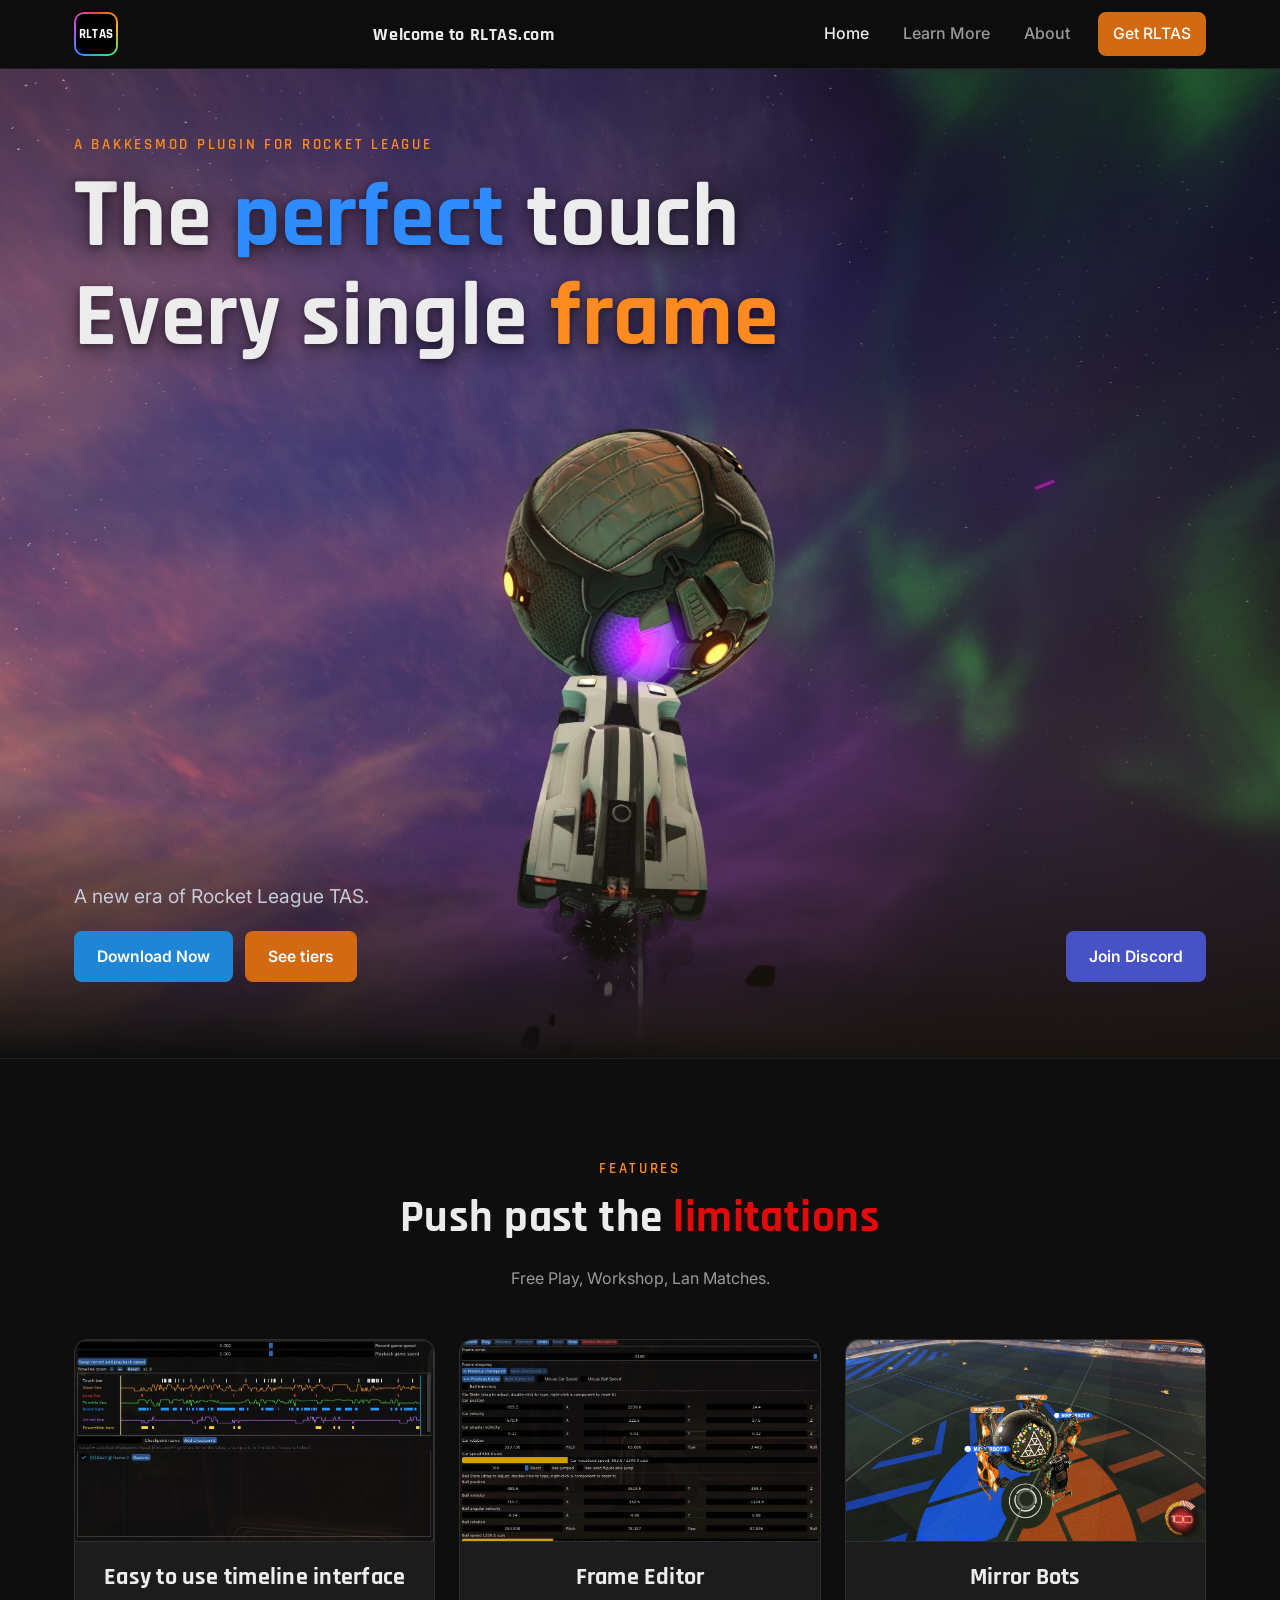
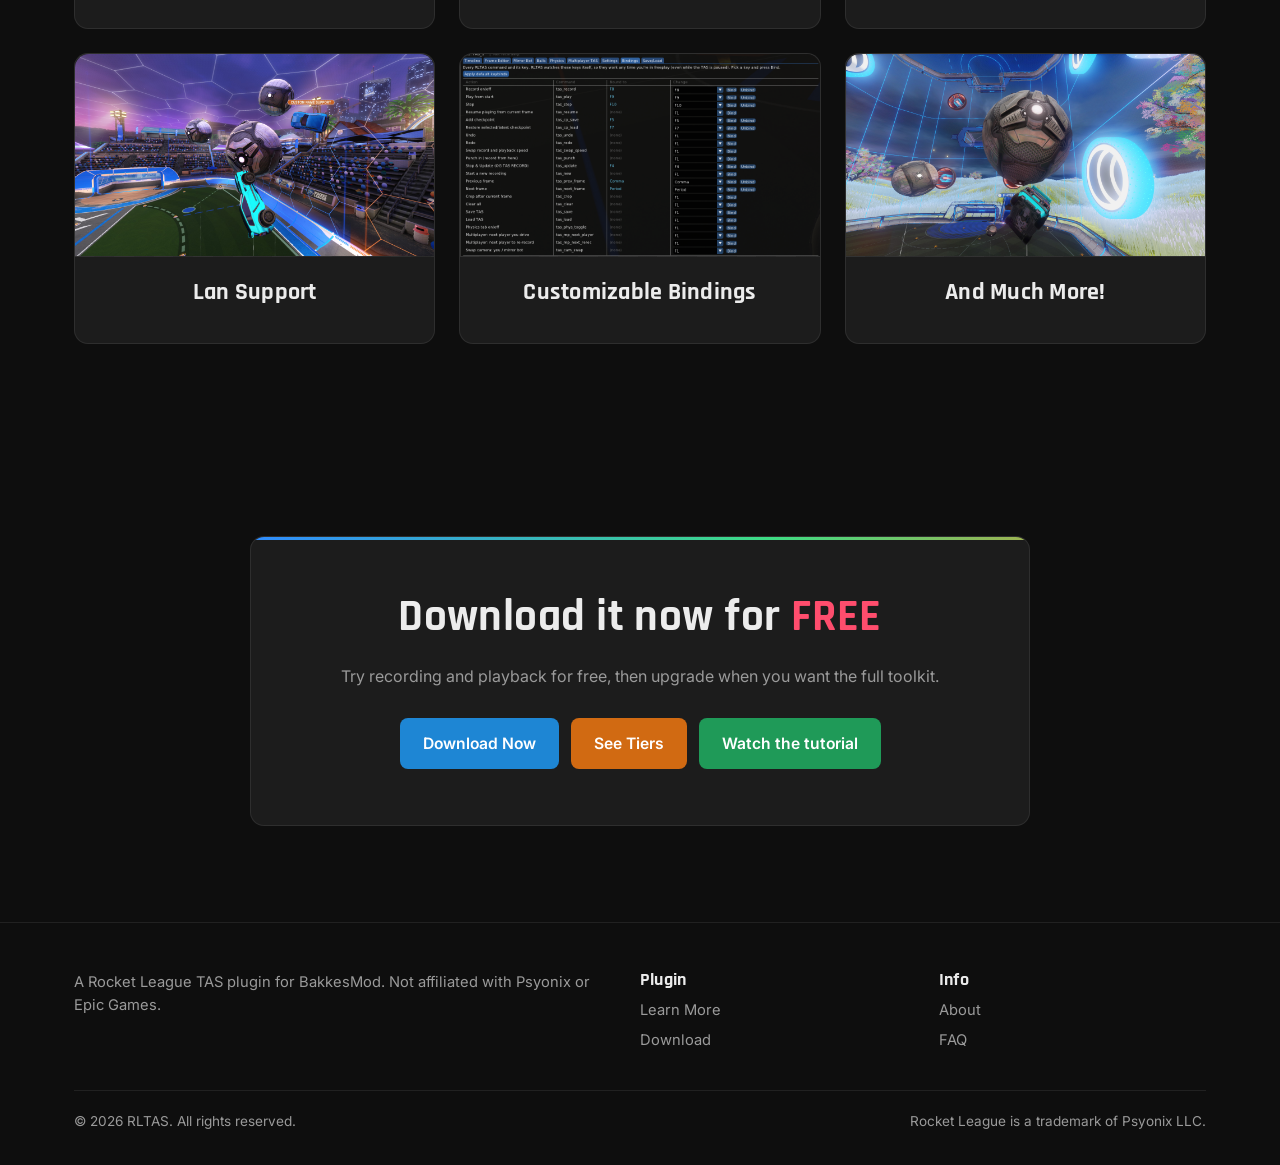
==== commit 780c9207: "2.0.0 Release update:  Enabled buttons and added the RLTAS.DLL download.  Monumental." ====
--- a/index.html
+++ b/index.html
@@ -54,7 +54,7 @@
                             <a class="btn btn--light-blue" href="download/">Download Now</a>
                             <a class="btn btn--orange" href="how-to-use/#tiers">See tiers</a>
                         </div>
-                        <span class="btn btn--discord is-disabled" aria-disabled="true">Join Discord</span>
+                        <a class="btn btn--discord" href="https://discord.gg/YJCU3u9gMr" target="_blank" rel="noopener noreferrer">Join Discord</a>
                     </div>
                 </div>
                 <div class="hero-fg" aria-hidden="true">
--- a/css/style.css
+++ b/css/style.css
@@ -1435,6 +1435,14 @@
     }
 }
 
+.download-version {
+    margin: 14px 0 0;
+    font-family: Rajdhani, sans-serif;
+    font-weight: 700;
+    font-size: 1.2rem;
+    letter-spacing: 0.04em;
+}
+
 .download-note {
     margin: 16px auto 0;
     max-width: 520px;
